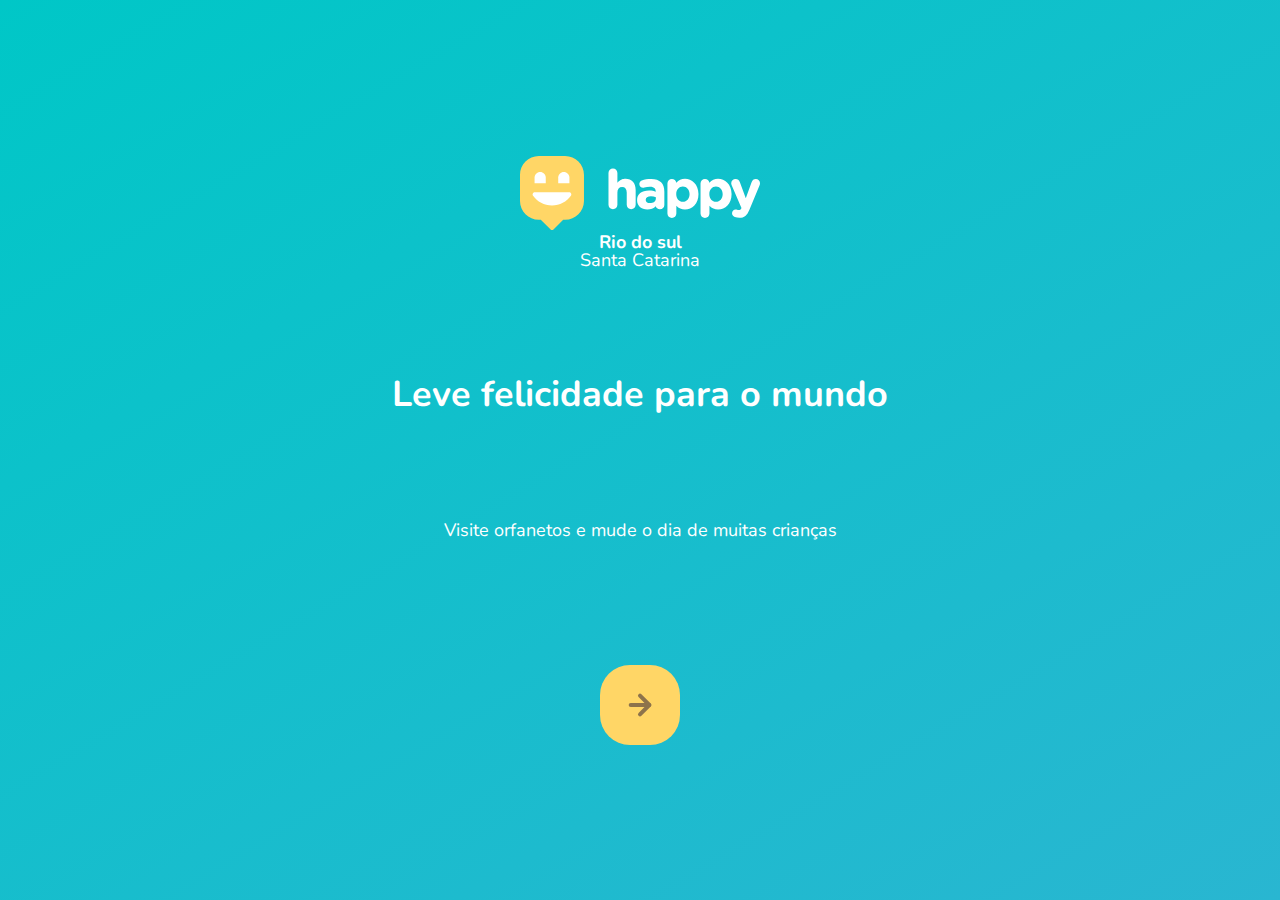
==== index.html @ 7209a94c "home mobile version" ====
<!DOCTYPE html>
<html lang="pt_BR">
  <head>
    <meta charset="UTF-8" />
    <meta name="viewport" content="width=device-width, initial-scale=1.0" />
    <title>Happy</title>

    <link rel="icon" href="./public/images/logo-icon.png" />

    <link rel="stylesheet" href="./public/css/main.css" />
    <link rel="stylesheet" href="./public/css/animations.css" />
    <link rel="stylesheet" href="./public/css/page-landing.css" />

    <link
      href="https://fonts.googleapis.com/css2?family=Nunito:ital,wght@1,400;1,600;1,800&display=swap"
      rel="stylesheet"
    />
  </head>
  <body>
    <div id="page-landing">
      <div id="container">
        <header>
          <img
            class="animate-up"
            id="logo"
            src="./public/images/logo.svg"
            alt="Logomarca de Happy"
          />

          <div class="location animate-up">
            <strong>Rio do sul</strong>
            <p>Santa Catarina</p>
          </div>
        </header>

        <main>
          <h1 class="animate-up">Leve felicidade para o mundo</h1>

          <section class="visit">
            <p class="animate-up">
              Visite orfanetos e mude o dia de muitas crianças
            </p>

            <a class="animate-up" href="#" title="Visite orfanatos">
              <img src="./public/images/arrow.svg" alt="Ir para o mapa" />
            </a>
          </section>
        </main>
      </div>
    </div>
  </body>
</html>
---- public/css/main.css ----
* {
  margin: 0;
  padding: 0;
}

body {
  height: 100vh;
  color: white;
}

:root {
  font-size: 62.5%;
}

body,
input,
button,
textarea {
  /* Estas propriedades estão agrupadas na propriedade font
    font-weight: 400;
    font-size: 1.8rem;
    line-height: 1;
    font-family: 'Nunito', sans-serif;*/

  font: 400 1.8rem/1 "Nunito", sans-serif;
}
---- public/css/animations.css ----
/* Animações */
@keyframes up {
  from {
    opacity: 0;
    transform: translateY(16x);
  }

  to {
    opacity: 1;
    transform: translateY(0);
  }
}

.animate-up {
  animation-name: up;
  animation-duration: 300ms;
  animation-fill-mode: backwards;
}
---- public/css/page-landing.css ----
#page-landing {
  background: linear-gradient(329.54deg, #29b6d1 0%, #00c7c7 100%);

  text-align: center;
  min-height: 100vh;

  display: flex;
  /*align-items: center;*/
}

#container {
  margin: auto;

  width: 90%;
}

.location,
h1,
.visit p {
  height: 16vh;
}

.visit a {
  width: 8rem;
  height: 8rem;
  background: #ffd666;

  border: none;
  border-radius: 3rem;

  display: flex;
  align-items: center;
  justify-content: center;

  margin: auto;

  transition: background 200ms;
}

.visit a:hover {
    background: #96feff;
}

#logo {
  animation-delay: 50ms;
}

.location {
  animation-delay: 100ms;
}

main h1 {
  animation-delay: 150ms;
}

.visit p {
  animation-delay: 200ms;
}

.visit a {
  animation-delay: 250ms;
}
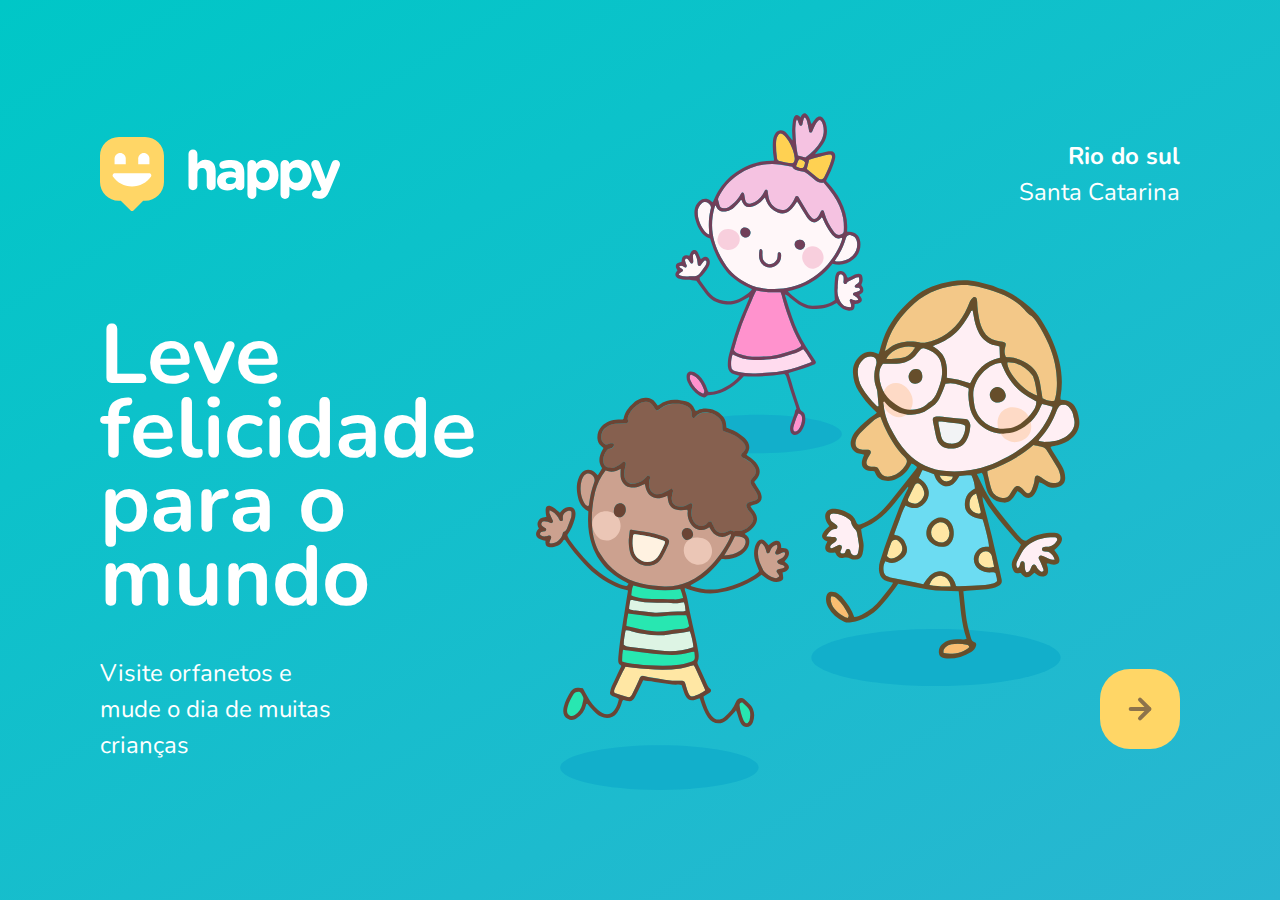
==== commit 776ca4ca: "page landing desktop version, page orphanages and page orphanage" ====
--- a/index.html
+++ b/index.html
@@ -11,10 +11,7 @@
     <link rel="stylesheet" href="./public/css/animations.css" />
     <link rel="stylesheet" href="./public/css/page-landing.css" />
 
-    <link
-      href="https://fonts.googleapis.com/css2?family=Nunito:ital,wght@1,400;1,600;1,800&display=swap"
-      rel="stylesheet"
-    />
+    <link href="https://fonts.googleapis.com/css2?family=Nunito:wght@400;600;800&display=swap" rel="stylesheet" />
   </head>
   <body>
     <div id="page-landing">
@@ -41,7 +38,7 @@
               Visite orfanetos e mude o dia de muitas crianças
             </p>
 
-            <a class="animate-up" href="#" title="Visite orfanatos">
+            <a class="animate-up" href="orphanages.html" title="Visite orfanatos">
               <img src="./public/images/arrow.svg" alt="Ir para o mapa" />
             </a>
           </section>
--- a/public/css/main.css
+++ b/public/css/main.css
@@ -1,11 +1,13 @@
 * {
   margin: 0;
   padding: 0;
+  box-sizing: border-box;
 }
 
 body {
   height: 100vh;
   color: white;
+  background: #ebf2f5;
 }
 
 :root {
--- a/public/css/animations.css
+++ b/public/css/animations.css
@@ -1,14 +1,34 @@
 /* Animações */
 @keyframes up {
   from {
-    opacity: 0;
     transform: translateY(16x);
+    opacity: 0;    
   }
 
   to {
-    opacity: 1;
     transform: translateY(0);
+    opacity: 1;    
   }
+}
+
+@keyframes right {
+  from {
+    transform: translateX(-100%);
+  }
+
+  to {
+    transform: translateX(0);
+  }
+}
+
+@keyframes appear {
+  from {
+    opacity: 0;    
+  }
+
+  to {
+    opacity: 1;    
+  }  
 }
 
 .animate-up {
@@ -16,3 +36,14 @@
   animation-duration: 300ms;
   animation-fill-mode: backwards;
 }
+
+.animate-right {
+  animation-name: right;
+  animation-duration: 300ms;
+}
+
+.animate-appear {
+  animation-name: appear;
+  animation-duration: 300ms;  
+  animation-fill-mode: backwards;
+}
--- a/public/css/page-landing.css
+++ b/public/css/page-landing.css
@@ -11,13 +11,34 @@
 #container {
   margin: auto;
 
-  width: 90%;
+  width: min(90%, 112rem);
 }
 
 .location,
 h1,
 .visit p {
   height: 16vh;
+}
+
+#logo {
+  animation-delay: 50ms;
+}
+
+.location {
+  animation-delay: 100ms;
+}
+
+main h1 {
+  animation-delay: 150ms;
+  font-size: clamp(4rem, 8vw, 8.4rem);
+}
+
+.visit a:hover {
+    background: #96feff;
+}
+
+.visit p {
+  animation-delay: 200ms;
 }
 
 .visit a {
@@ -35,28 +56,56 @@
   margin: auto;
 
   transition: background 200ms;
+  animation-delay: 250ms;
 }
 
-.visit a:hover {
-    background: #96feff;
-}
+/* desktop version */
+@media (min-width: 760px) {
+  #container {
+    padding: 5rem 2rem;
+    /* shorthand background: image repeat position / size */
+    background: url("../images/bg.svg") no-repeat 80% / clamp(30rem, 54vw, 56rem);
+  }
 
-#logo {
-  animation-delay: 50ms;
-}
+  header {
+    display: flex;
+    align-items: center;
+    justify-content: space-between;
+  }
 
-.location {
-  animation-delay: 100ms;
-}
+  .location, h1, .visit p {
+    height: initial;
+    text-align: initial;
+  }
 
-main h1 {
-  animation-delay: 150ms;
-}
+  .location {
+    text-align: right;
+    font-size: 2.4rem;
+    line-height: 1.5;
+  }
 
-.visit p {
-  animation-delay: 200ms;
-}
+  main h1 {    
+    font-weight: bold;
+    line-height: .880;
 
-.visit a {
-  animation-delay: 250ms;
-}
+    margin: clamp(10%, 9vh, 12%) 0 4rem 0;
+
+    width: min(300px, 80%);
+  }
+
+  .visit {
+    display: flex;
+    align-items: center;
+    justify-content: space-between;
+  }
+
+  .visit p {
+    font-size: 2.4rem;
+    line-height: 1.5;
+    width: clamp(20rem, 20vw, 30rem);
+  }
+
+  .visit a {
+    margin: initial;
+  }
+}